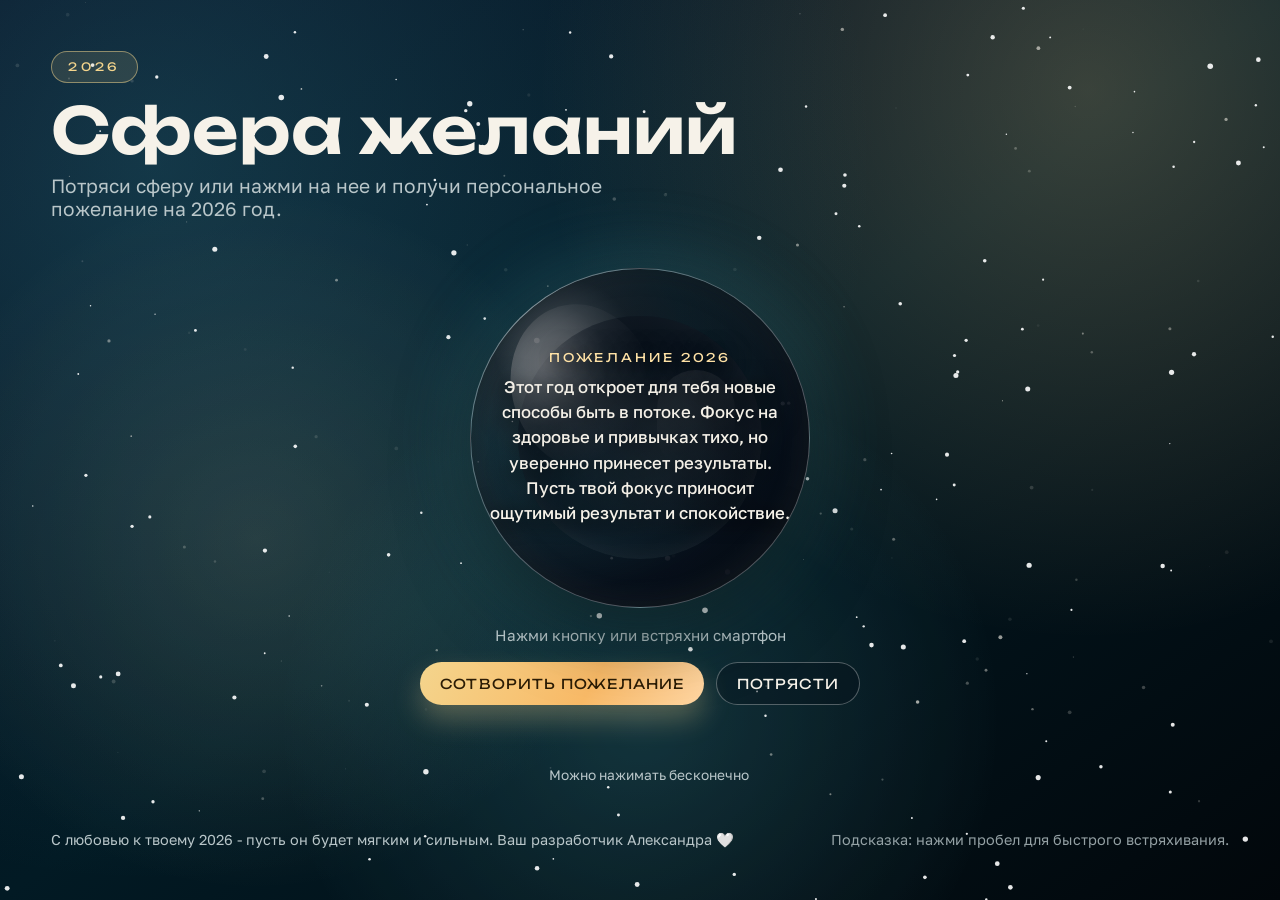
==== index.html @ e85522ab "new" ====
<!doctype html>
<html lang="ru">
  <head>
    <meta charset="utf-8" />
    <meta name="viewport" content="width=device-width, initial-scale=1" />
    <title>Снежная сфера 2026</title>
    <link rel="preconnect" href="https://fonts.googleapis.com" />
    <link rel="preconnect" href="https://fonts.gstatic.com" crossorigin />
    <link
      href="https://fonts.googleapis.com/css2?family=Golos+Text:wght@400;500;600&family=Unbounded:wght@400;600;800&display=swap"
      rel="stylesheet"
    />
    <link rel="stylesheet" href="style.css" />
  </head>
  <body>
    <canvas id="sky" aria-hidden="true"></canvas>
    <div class="ambient" aria-hidden="true"></div>

    <main class="scene">
      <header class="hero">
        <div class="badge">2026</div>
        <h1>Сфера желаний</h1>
        <p class="subtitle">
          Потряси сферу или нажми на нее и получи персональное пожелание на 2026 год.
        </p>
      </header>

      <section class="content">
        <div class="orb-wrap">
          <button id="orb" class="orb" type="button" aria-label="Получить пожелание">
            <span class="orb-core"></span>
            <span class="orb-shine"></span>
            <span class="orb-glint"></span>
            <div class="orb-message" aria-live="polite" role="status">
              <span class="orb-message-title">Пожелание 2026</span>
              <span id="wishText" class="orb-message-text"></span>
            </div>
          </button>
          <div class="orb-instructions" id="shakeHint">Потряси шар мышью или смартфон</div>
          <div class="controls">
            <button id="wishBtn" class="cta" type="button">Сотворить пожелание</button>
            <button id="shakeBtn" class="ghost" type="button">Потрясти</button>
          </div>
        </div>

        <div class="message-meta" id="wishMeta">
          <span id="wishCount"></span>
          <span>Можно нажимать бесконечно</span>
        </div>
      </section>

      <footer class="footer">
        <span>С любовью к твоему 2026 - пусть он будет мягким и сильным. Ваш разработчик Александра 🤍</span>
        <span class="footer-note">Подсказка: нажми пробел для быстрого встряхивания.</span>
      </footer>
    </main>

    <script src="script.js"></script>
  </body>
</html>
---- style.css ----
:root {
  --font-display: "Unbounded", sans-serif;
  --font-body: "Golos Text", sans-serif;
  --text: #f6f2e9;
  --muted: #b9c6c9;
  --accent: #f4d58d;
  --accent-2: #6fe7f2;
  --accent-3: #ffd6a3;
  --bg-deep: #050b1d;
  --bg-deep-2: #021a24;
  --glass: rgba(12, 23, 34, 0.72);
  --glass-stroke: rgba(255, 255, 255, 0.16);
}

* {
  box-sizing: border-box;
}

body {
  margin: 0;
  min-height: 100vh;
  font-family: var(--font-body);
  color: var(--text);
  background:
    radial-gradient(1200px circle at 12% 18%, rgba(60, 160, 178, 0.28), transparent 60%),
    radial-gradient(1000px circle at 85% 10%, rgba(255, 211, 140, 0.22), transparent 55%),
    linear-gradient(145deg, var(--bg-deep) 0%, var(--bg-deep-2) 50%, #02070b 100%);
  overflow-x: hidden;
  overflow-y: auto;
}

body::before {
  content: "";
  position: fixed;
  inset: -10% 0 0;
  background:
    radial-gradient(circle at 20% 30%, rgba(255, 255, 255, 0.08) 0 1px, transparent 1px 140px),
    radial-gradient(circle at 70% 20%, rgba(255, 255, 255, 0.06) 0 1px, transparent 1px 180px),
    radial-gradient(circle at 40% 80%, rgba(255, 255, 255, 0.05) 0 1px, transparent 1px 200px);
  opacity: 0.6;
  pointer-events: none;
  z-index: 0;
}

#sky,
.ambient {
  position: fixed;
  inset: 0;
  width: 100%;
  height: 100%;
  pointer-events: none;
}

#sky {
  z-index: 0;
}

.ambient {
  z-index: 1;
  background:
    radial-gradient(600px circle at 50% 80%, rgba(111, 231, 242, 0.2), transparent 60%),
    radial-gradient(500px circle at 20% 60%, rgba(244, 213, 141, 0.16), transparent 70%);
  mix-blend-mode: screen;
  opacity: 0.75;
}

.scene {
  position: relative;
  z-index: 2;
  min-height: 100vh;
  min-height: 100svh;
  padding: clamp(20px, 4vw, 56px);
  display: grid;
  grid-template-rows: auto 1fr auto;
  gap: clamp(18px, 3vw, 32px);
}

.hero {
  max-width: 820px;
  animation: fadeIn 1.2s ease both;
}

.badge {
  display: inline-flex;
  align-items: center;
  justify-content: center;
  padding: 8px 16px;
  border-radius: 999px;
  border: 1px solid rgba(244, 213, 141, 0.5);
  color: var(--accent);
  font-family: var(--font-display);
  font-size: 0.72rem;
  letter-spacing: 0.32em;
  text-transform: uppercase;
  background: rgba(244, 213, 141, 0.12);
}

h1 {
  margin: 14px 0 10px;
  font-family: var(--font-display);
  font-weight: 600;
  font-size: clamp(2.2rem, 5vw, 4.6rem);
  line-height: 1.05;
}

.subtitle {
  margin: 0;
  font-size: clamp(1rem, 1.6vw, 1.2rem);
  color: var(--muted);
  max-width: 620px;
}

.content {
  display: grid;
  grid-template-columns: 1fr;
  align-items: center;
  justify-items: center;
  gap: clamp(14px, 3vw, 32px);
}

.orb-wrap {
  display: flex;
  flex-direction: column;
  align-items: center;
  gap: 18px;
}

.orb {
  position: relative;
  width: min(46vw, 340px);
  aspect-ratio: 1;
  border-radius: 50%;
  border: 1px solid rgba(255, 255, 255, 0.3);
  background:
    radial-gradient(circle at 28% 24%, rgba(255, 255, 255, 0.7), rgba(255, 255, 255, 0.16) 20%, rgba(90, 170, 190, 0.18) 34%, rgba(8, 16, 28, 0.94) 68%, rgba(2, 6, 10, 1) 100%);
  box-shadow:
    0 24px 70px rgba(0, 0, 0, 0.55),
    inset 0 0 36px rgba(255, 255, 255, 0.12),
    0 0 80px rgba(111, 231, 242, 0.25);
  cursor: pointer;
  transition: transform 0.35s ease, box-shadow 0.35s ease;
  text-align: center;
  overflow: hidden;
  touch-action: pan-y;
}

.orb:hover {
  transform: translateY(-4px) scale(1.01);
  box-shadow:
    0 30px 80px rgba(0, 0, 0, 0.55),
    inset 0 0 40px rgba(255, 255, 255, 0.16),
    0 0 110px rgba(244, 213, 141, 0.3);
}

.orb-core {
  position: absolute;
  inset: 14%;
  border-radius: 50%;
  background:
    radial-gradient(circle at 60% 42%, rgba(255, 255, 255, 0.16), transparent 58%),
    radial-gradient(circle at 36% 70%, rgba(90, 200, 215, 0.18), transparent 64%),
    linear-gradient(145deg, rgba(20, 40, 56, 0.92), rgba(6, 14, 24, 0.98));
  box-shadow: inset 0 0 24px rgba(255, 255, 255, 0.1);
  z-index: 1;
}

.orb-shine {
  position: absolute;
  top: 10%;
  left: 12%;
  width: 42%;
  height: 50%;
  border-radius: 50%;
  background: radial-gradient(circle at 30% 30%, rgba(255, 255, 255, 0.85), rgba(255, 255, 255, 0.2) 40%, transparent 70%);
  transform: rotate(-18deg);
  z-index: 2;
}

.orb-glint {
  position: absolute;
  inset: 30% 22% 40% 55%;
  border-radius: 999px;
  background: linear-gradient(160deg, rgba(255, 255, 255, 0.35), transparent 70%);
  opacity: 0.6;
  z-index: 2;
}

.orb-message {
  position: absolute;
  display: flex;
  flex-direction: column;
  align-items: center;
  justify-content: center;
  gap: 10px;
  padding: 18px;
  z-index: 4;
  width: 100%;
  height: 100%;
  left: 0;
  top: 0;
  border-radius: 50%;
  color: var(--text);
  text-shadow:
    0 6px 18px rgba(0, 0, 0, 0.85),
    0 0 24px rgba(0, 0, 0, 0.55);
  background: radial-gradient(circle at 50% 20%, rgba(6, 12, 20, 0.74), rgba(4, 10, 18, 0.42) 60%, rgba(3, 8, 14, 0.18) 100%);
  box-shadow: inset 0 0 24px rgba(4, 8, 12, 0.35);
}

.orb-message-title {
  font-family: var(--font-display);
  font-size: 0.75rem;
  letter-spacing: 0.24em;
  text-transform: uppercase;
  color: #ffe2a6;
}

.orb-message-text {
  display: block;
  max-width: 100%;
  font-size: clamp(0.85rem, 1.35vw, 1.05rem);
  line-height: 1.5;
  font-weight: 500;
  transition: opacity 0.35s ease, transform 0.35s ease;
  will-change: opacity, transform;
  opacity: 1;
  transform: translateY(0);
}

.orb-message-text.fade-out {
  opacity: 0;
  transform: translateY(8px);
}

.orb-base {
  width: min(46vw, 320px);
  height: 28px;
  border-radius: 999px;
  background: linear-gradient(90deg, rgba(244, 213, 141, 0.1), rgba(244, 213, 141, 0.65), rgba(244, 213, 141, 0.2));
  box-shadow: 0 18px 40px rgba(0, 0, 0, 0.5);
  position: relative;
}

.orb-base::after {
  content: "";
  position: absolute;
  inset: -10px 12%;
  border-radius: 999px;
  background: rgba(244, 213, 141, 0.14);
  filter: blur(6px);
}

.orb-instructions {
  color: var(--muted);
  font-size: 0.95rem;
}

.controls {
  display: flex;
  gap: 12px;
  flex-wrap: wrap;
  justify-content: center;
}

button {
  border: none;
  background: none;
  color: inherit;
  font: inherit;
}

.cta,
.ghost {
  padding: 12px 20px;
  border-radius: 999px;
  font-family: var(--font-display);
  font-size: 0.85rem;
  letter-spacing: 0.08em;
  text-transform: uppercase;
  transition: transform 0.2s ease, box-shadow 0.2s ease;
  cursor: pointer;
}

.cta {
  background: linear-gradient(120deg, #f4d58d, #f9ba67 60%, #ffd6a3);
  color: #2b1c05;
  box-shadow: 0 14px 28px rgba(244, 213, 141, 0.3);
}

.cta:hover {
  transform: translateY(-2px);
  box-shadow: 0 18px 36px rgba(244, 213, 141, 0.4);
}

.ghost {
  border: 1px solid rgba(255, 255, 255, 0.3);
  color: var(--text);
  background: rgba(6, 12, 20, 0.3);
}

.ghost:hover {
  transform: translateY(-2px);
  border-color: rgba(255, 255, 255, 0.5);
}

.message-card {
  background: var(--glass);
  border-radius: 26px;
  padding: clamp(20px, 3vw, 34px);
  border: 1px solid var(--glass-stroke);
  box-shadow: 0 26px 70px rgba(0, 0, 0, 0.45);
  backdrop-filter: blur(16px);
  position: relative;
  animation: fadeIn 1.4s ease both;
}

.message-card::before {
  content: "";
  position: absolute;
  inset: 1px;
  border-radius: 24px;
  background: linear-gradient(135deg, rgba(255, 255, 255, 0.08), transparent 50%);
  pointer-events: none;
}

.message-title {
  font-family: var(--font-display);
  font-size: 0.95rem;
  letter-spacing: 0.18em;
  text-transform: uppercase;
  color: var(--accent);
}

.message-copy {
  margin: 16px 0 20px;
  font-size: clamp(0.98rem, 1.2vw, 1.12rem);
  line-height: 1.6;
}

.message-meta {
  display: flex;
  justify-content: center;
  gap: 18px;
  flex-wrap: wrap;
  font-size: 0.86rem;
  color: var(--muted);
}

#wishMeta {
  width: min(520px, 90%);
  text-align: center;
}

.footer {
  display: flex;
  justify-content: space-between;
  flex-wrap: wrap;
  gap: 12px;
  color: var(--muted);
  font-size: 0.9rem;
}

.footer-note {
  opacity: 0.8;
}

.message-card.reveal {
  animation: reveal 0.9s cubic-bezier(0.23, 1, 0.32, 1);
}

.orb.rumble {
  animation: rumble 0.6s ease;
}

@keyframes fadeIn {
  from {
    opacity: 0;
    transform: translateY(14px);
  }
  to {
    opacity: 1;
    transform: translateY(0);
  }
}

@keyframes reveal {
  0% {
    transform: translateY(6px) scale(0.98);
    box-shadow: 0 0 0 rgba(0, 0, 0, 0);
  }
  100% {
    transform: translateY(0) scale(1);
    box-shadow: 0 26px 70px rgba(0, 0, 0, 0.45);
  }
}

@keyframes rumble {
  0% {
    transform: translate(0, 0) rotate(0deg);
  }
  15% {
    transform: translate(-2px, 2px) rotate(-1deg);
  }
  30% {
    transform: translate(3px, -2px) rotate(1deg);
  }
  45% {
    transform: translate(-3px, 2px) rotate(-1deg);
  }
  60% {
    transform: translate(2px, -1px) rotate(1deg);
  }
  100% {
    transform: translate(0, 0) rotate(0deg);
  }
}

@media (max-width: 900px) {
  .content {
    grid-template-columns: 1fr;
  }

  .message-meta {
    justify-content: center;
  }

  .footer {
    flex-direction: column;
  }
}

@media (max-width: 620px) {
  .orb {
    width: min(70vw, 320px);
  }

  .orb-base {
    width: min(70vw, 300px);
  }

  .orb-message-text {
    font-size: clamp(0.78rem, 3.4vw, 0.95rem);
    line-height: 1.45;
  }
}

@media (prefers-reduced-motion: reduce) {
  * {
    animation-duration: 0.001ms !important;
    animation-iteration-count: 1 !important;
    transition-duration: 0.001ms !important;
  }
}
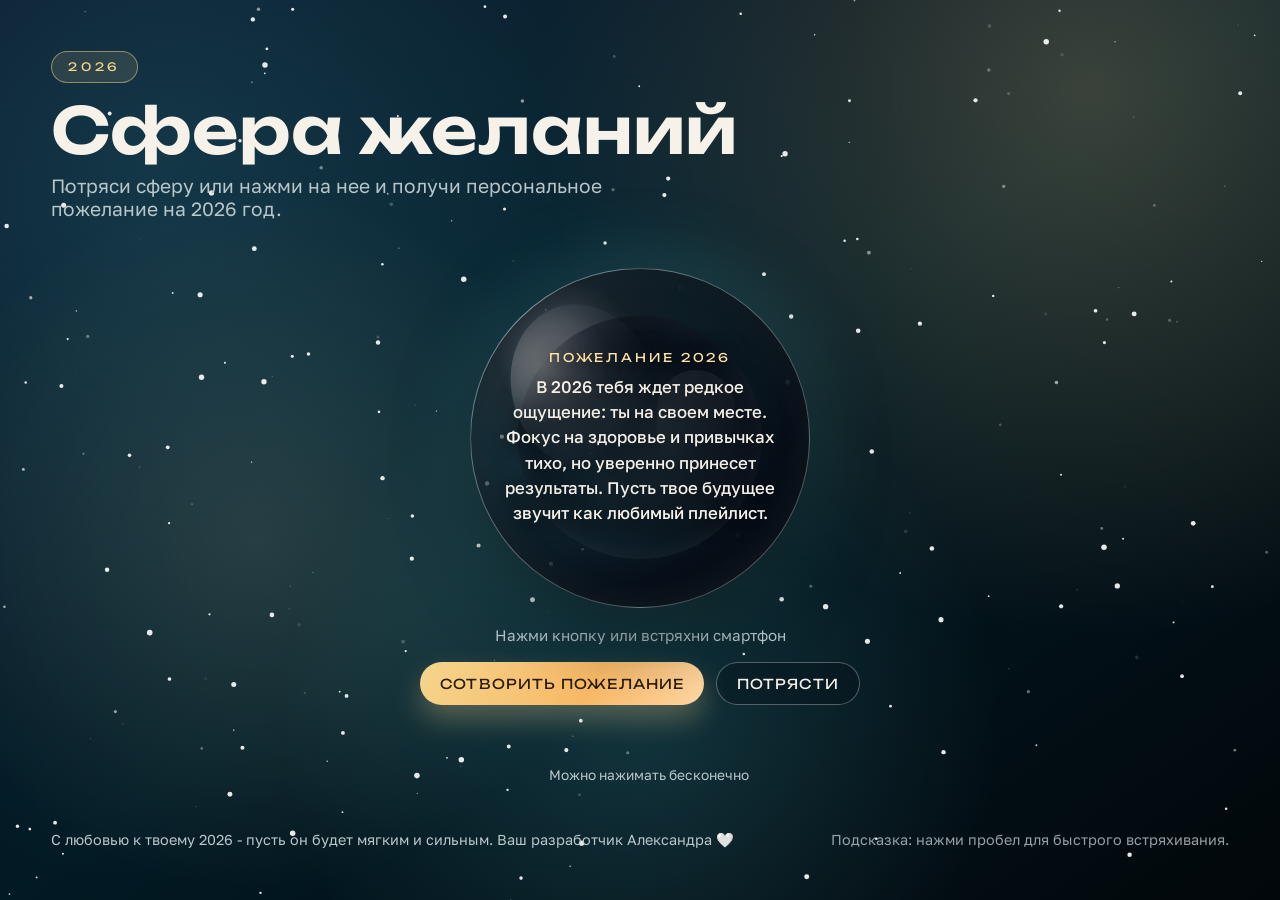
==== commit ebe0eaec: "new" ====
--- a/index.html
+++ b/index.html
@@ -10,6 +10,7 @@
       href="https://fonts.googleapis.com/css2?family=Golos+Text:wght@400;500;600&family=Unbounded:wght@400;600;800&display=swap"
       rel="stylesheet"
     />
+    <link rel="icon" type="image/png" href="Favicon.png" />
     <link rel="stylesheet" href="style.css" />
   </head>
   <body>
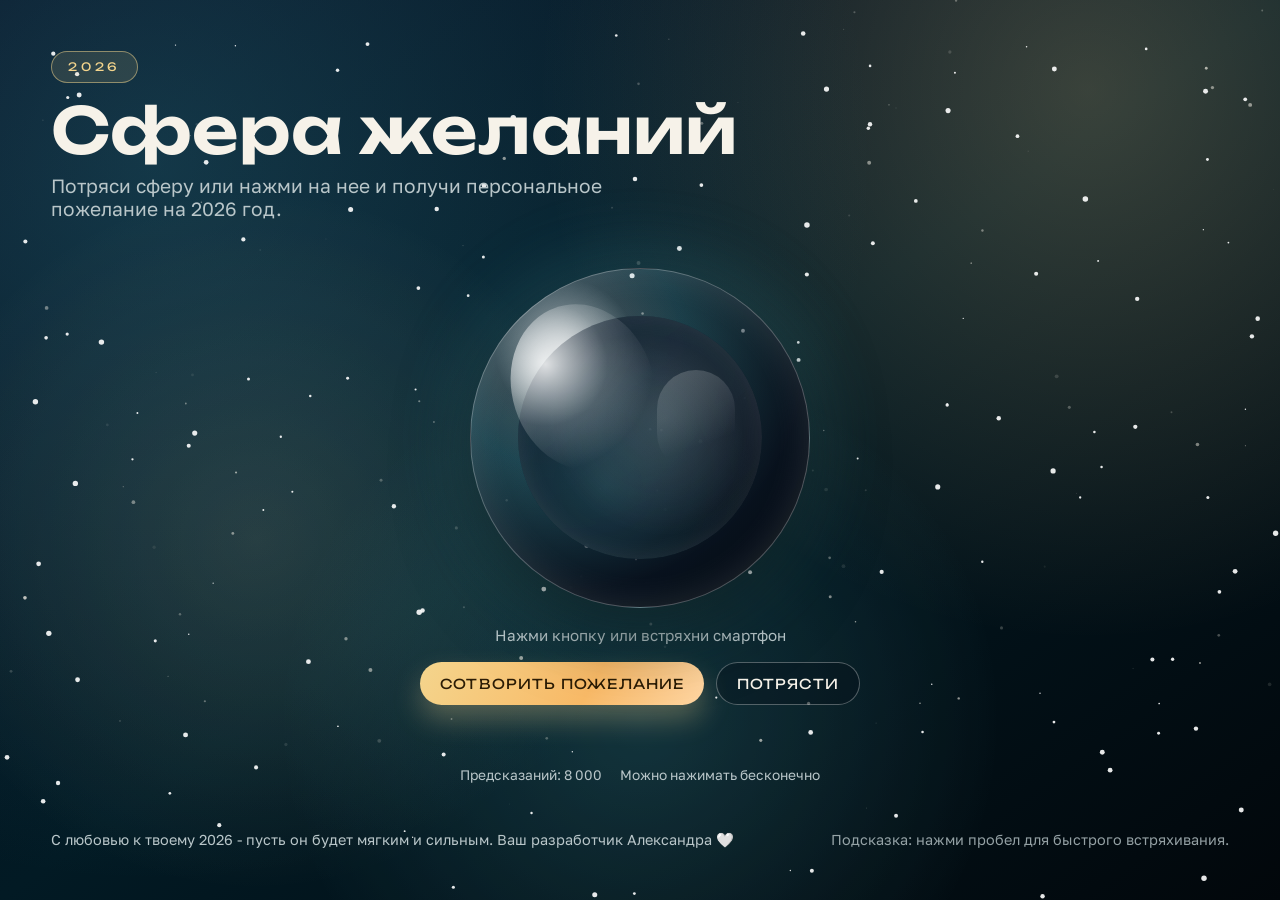
==== commit 6ee23daf: "new" ====
--- a/index.html
+++ b/index.html
@@ -32,7 +32,7 @@
             <span class="orb-core"></span>
             <span class="orb-shine"></span>
             <span class="orb-glint"></span>
-            <div class="orb-message" aria-live="polite" role="status">
+            <div class="orb-message is-hidden" aria-live="polite" role="status">
               <span class="orb-message-title">Пожелание 2026</span>
               <span id="wishText" class="orb-message-text"></span>
             </div>
--- a/style.css
+++ b/style.css
@@ -205,6 +205,14 @@
     0 0 24px rgba(0, 0, 0, 0.55);
   background: radial-gradient(circle at 50% 20%, rgba(6, 12, 20, 0.74), rgba(4, 10, 18, 0.42) 60%, rgba(3, 8, 14, 0.18) 100%);
   box-shadow: inset 0 0 24px rgba(4, 8, 12, 0.35);
+  opacity: 1;
+  transform: scale(1);
+  transition: opacity 0.4s ease, transform 0.4s ease;
+}
+
+.orb-message.is-hidden {
+  opacity: 0;
+  transform: scale(0.96);
 }
 
 .orb-message-title {
